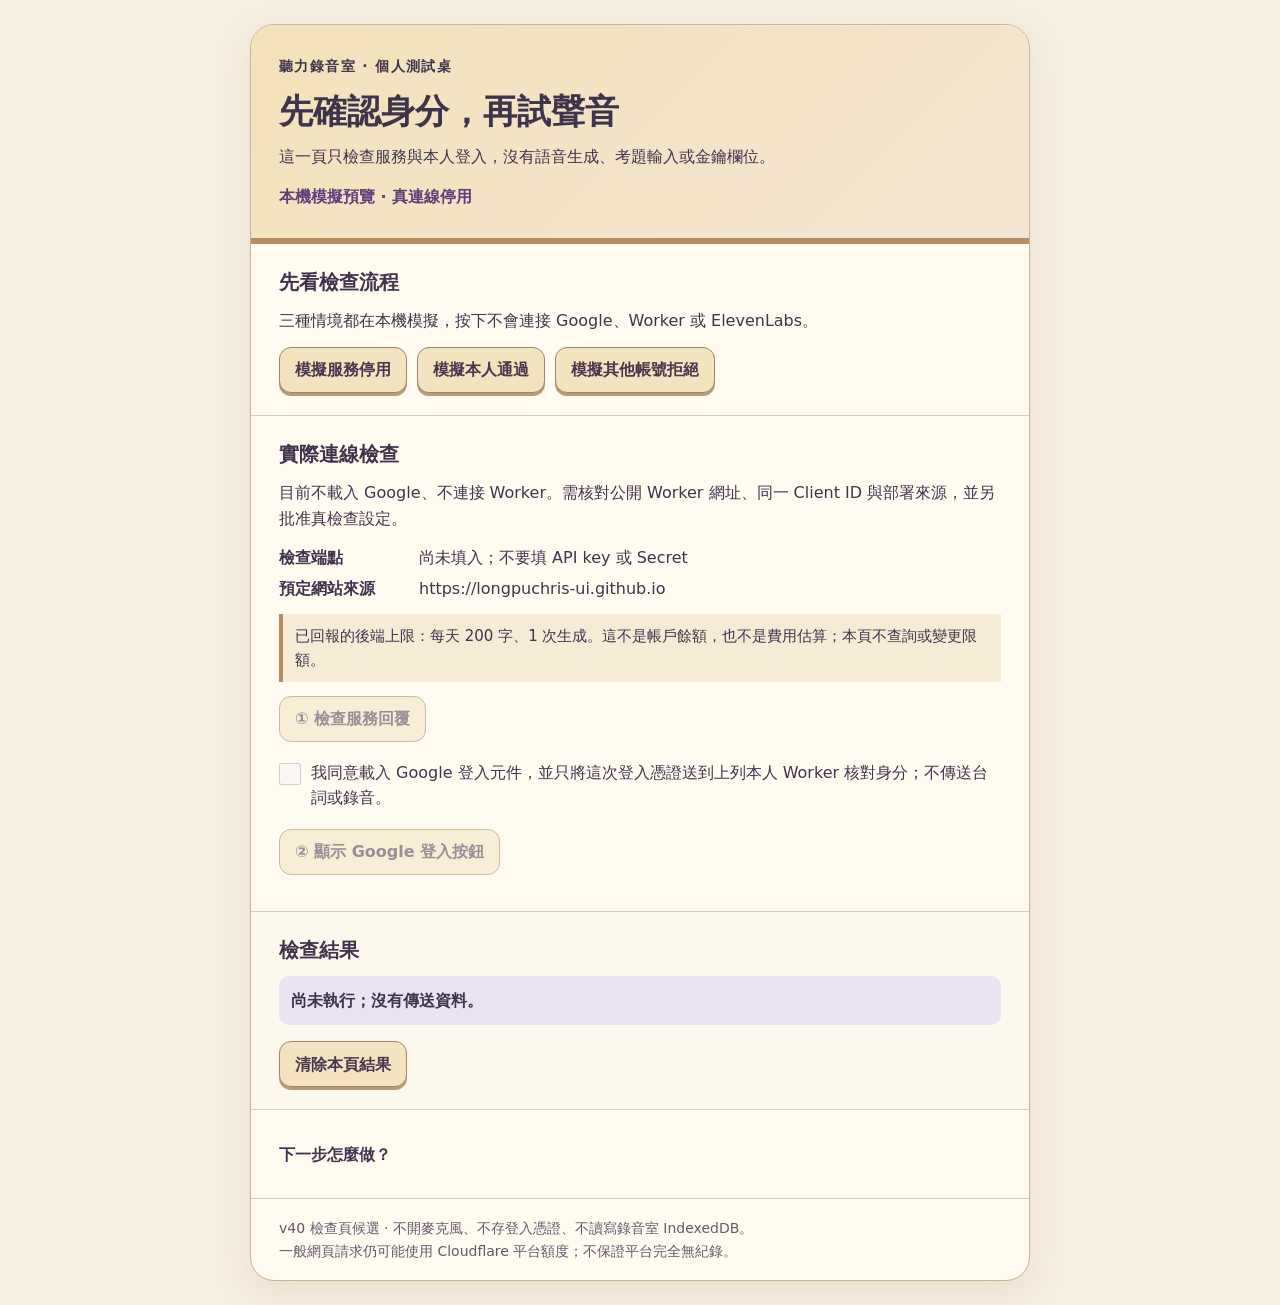
==== personal-voice-check/index.html @ edc43e01 "Add isolated personal voice connection-check page Publish only personal-voice-check/index.html from " ====
<!doctype html><html lang="zh-Hant"><head><meta charset="utf-8"><meta name="viewport" content="width=device-width,initial-scale=1"><meta http-equiv="Content-Security-Policy" content="default-src 'none'; script-src 'sha256-DS0OyQGAT2YsMBkyJYIjnHCMlqOLigUCkSVdslC2m9A='; connect-src 'none'; frame-src 'none'; style-src 'unsafe-inline'; img-src data:; base-uri 'none'; form-action 'none'; object-src 'none'"><meta name="referrer" content="no-referrer"><meta name="color-scheme" content="light"><title>個人配音安全檢查 · 聽力錄音室</title><style>:root{font-family:system-ui,-apple-system,"Noto Sans TC",sans-serif;color:#40344d;background:#f6eedf;font-size:16px;line-height:1.6}*{box-sizing:border-box}body{margin:0;padding:24px 16px}main{max-width:780px;margin:auto;background:#fffbf1;border:1px solid #cbb48f;border-radius:24px;overflow:hidden;box-shadow:0 12px 40px #59412d14}header{padding:28px;background:linear-gradient(135deg,#f3e2ba,#f4e6d4);border-bottom:6px solid #b68d60}.eyebrow{font-size:14px;font-weight:650;letter-spacing:.1em}h1{font-size:clamp(25px,4vw,34px);line-height:1.35;margin:10px 0}h2{font-size:20px;margin:0 0 10px}p{margin:8px 0 14px}#mode{display:inline-block;color:#633c79}section,details{padding:22px 28px;border-bottom:1px solid #dccbb1}.actions{display:flex;flex-wrap:wrap;gap:10px;align-items:center}button,a{font:inherit;min-height:46px;display:inline-flex;align-items:center;justify-content:center}button{padding:8px 15px;border:1px solid #a1856a;border-radius:12px;background:#f3e3bf;color:#49364f;cursor:pointer;box-shadow:0 3px 0 #b99b77;font-weight:650}button:hover:not(:disabled){background:#efdbab}button:active:not(:disabled){transform:translateY(2px);box-shadow:0 1px 0 #b99b77}button:disabled{opacity:.55;cursor:not-allowed;box-shadow:none}button:focus-visible,a:focus-visible,summary:focus-visible,input:focus-visible{outline:3px solid #087886;outline-offset:3px}a{color:#603f80;padding:4px;text-underline-offset:4px}dl{display:grid;grid-template-columns:8em 1fr;gap:5px 12px;margin:12px 0}dt{font-weight:650}dd{margin:0;overflow-wrap:anywhere}.note{font-size:15px;background:#f6ecd5;border-left:4px solid #b68d60;padding:10px 12px}.consent{display:flex;gap:10px;align-items:flex-start;margin:18px 0;min-height:44px;cursor:pointer}.consent input{width:22px;height:22px;flex-shrink:0;margin:3px 0;accent-color:#725091}#googleButton{margin-top:14px;min-height:0;max-width:100%;overflow-x:auto}.result{background:#fcf8ed}#status{font-weight:650;padding:12px;background:#eae3f2;border-radius:10px;overflow-wrap:anywhere}.result[data-state=error] #status{background:#fce4df;color:#7e2924}.result[data-state=ok] #status{background:#e7efe0;color:#2e5336}#detail{overflow-wrap:anywhere}#voices{padding-left:24px}summary{cursor:pointer;min-height:44px;display:flex;align-items:center;font-weight:650}ol{padding-left:22px}li{margin:8px 0}footer{padding:18px 28px;font-size:14px;color:#64596b}code{overflow-wrap:anywhere}[hidden]{display:none!important}@media(max-width:500px){body{padding:10px 8px}header,section,details{padding:18px}h2{font-size:19px}dl{grid-template-columns:1fr;gap:0}dd{margin-bottom:8px}button{flex:1 1 auto}footer{padding:16px 18px}.actions{gap:12px}}@media(prefers-reduced-motion:reduce){button:active:not(:disabled){transform:none}}
</style></head><body>
<main><header><span class="eyebrow">聽力錄音室 · 個人測試桌</span><h1>先確認身分，再試聲音</h1><p>這一頁只檢查服務與本人登入，沒有語音生成、考題輸入或金鑰欄位。</p><strong id="mode">本機模擬預覽 · 未連線</strong></header>
<section aria-labelledby="reviewTitle"><h2 id="reviewTitle">先看檢查流程</h2><p>三種情境都在本機模擬，按下不會連接 Google、Worker 或 ElevenLabs。</p><div class="actions"><button id="demoOff">模擬服務停用</button><button id="demoOwner">模擬本人通過</button><button id="demoOther">模擬其他帳號拒絕</button></div></section>
<section aria-labelledby="liveTitle"><h2 id="liveTitle">實際連線檢查</h2><p id="availability"></p><dl><dt>檢查端點</dt><dd id="endpoint">尚未填入</dd><dt>預定網站來源</dt><dd>https://longpuchris-ui.github.io</dd></dl>
<p class="note">已回報的後端上限：每天 200 字、1 次生成。這不是帳戶餘額，也不是費用估算；本頁不查詢或變更限額。</p>
<div class="actions"><button id="probe" disabled>① 檢查服務回覆</button><a id="statusLink" hidden target="_blank" rel="noopener noreferrer">另開服務狀態頁 ↗</a></div>
<label class="consent"><input id="consent" type="checkbox" disabled><span>我同意載入 Google 登入元件，並只將這次登入憑證送到上列本人 Worker 核對身分；不傳送台詞或錄音。</span></label>
<div class="actions"><button id="signIn" disabled>② 顯示 Google 登入按鈕</button><button id="cancel" hidden>取消本頁等待</button></div><div id="googleButton"></div>
</section>
<section class="result" aria-labelledby="resultTitle" aria-busy="false"><h2 id="resultTitle">檢查結果</h2><p id="status" role="status" aria-live="polite">尚未執行；沒有傳送資料。</p><p id="detail"></p><ul id="voices"></ul><button id="reset">清除本頁結果</button></section>
<details><summary>下一步怎麼做？</summary><ol><li>先提供本人 Worker 的正式 <code>https://…workers.dev</code> 網址，不提供 Secret。</li><li>此檔可離線看模擬。真登入需另批准後，將測試頁加到現有 GitHub 來源的獨立子目錄；不覆蓋錄音室或遊戲。</li><li>v39 Worker 停用時不會驗證 Google 身分，而且跨來源瀏覽器可能看不到停用回覆。另開狀態頁可看原始回覆，但不能據此判定登入成功。</li><li>只有另行批准啟用 Worker 後，才能做真身分檢查。<strong>v39 啟用也會開放給本人的生成 API</strong>；本頁仍不會呼叫它。</li><li>本人身分通過只證明設定與身分，不代表音色、Secret 權限、實際扣額或語音生成已成功。第一筆合成短句需再明確確認。</li></ol></details>
<footer>v40 檢查頁候選 · 不開麥克風、不存登入憑證、不讀寫錄音室 IndexedDB。<br>一般網頁請求仍可能使用 Cloudflare 平台額度；不保證平台完全無紀錄。</footer>
</main><script id="configuration" type="application/json">{"liveCheckEnabled":false,"endpoint":"","clientId":"964857001905-feio66b11q9vmm1uje930cejhf1pcfk9.apps.googleusercontent.com","pageOrigin":"https://longpuchris-ui.github.io"}</script><script>(()=>{'use strict';
 const $=id=>document.getElementById(id),config=JSON.parse($('configuration').textContent),result=document.querySelector('.result');
 let epoch=0,active=null,serviceAcceptsAuth=false,gsiPromise=null;
 function configured(){try{const u=new URL(config.endpoint);return config.liveCheckEnabled===true&&location.origin==='https://longpuchris-ui.github.io'&&config.pageOrigin===location.origin&&u.protocol==='https:'&&u.origin===config.endpoint&&/^[-a-z0-9]+\.[-a-z0-9]+\.workers\.dev$/.test(u.hostname)&&/^[-\w]+\.apps\.googleusercontent\.com$/.test(config.clientId)}catch{return false}}
 const live=configured();
 function display(title,detail='',state='idle'){result.dataset.state=state;$('status').textContent=title;$('detail').textContent=detail;$('voices').replaceChildren()}
 function controls(){const busy=!!active;result.setAttribute('aria-busy',String(busy));$('probe').disabled=!live||busy;$('consent').disabled=!live||busy||!serviceAcceptsAuth;$('signIn').disabled=!live||busy||!serviceAcceptsAuth||!$('consent').checked;$('cancel').hidden=!busy;for(const id of ['demoOff','demoOwner','demoOther'])$(id).disabled=busy}
 function clearAttempt(){epoch++;const old=active;active=null;old?.controller.abort();clearTimeout(old?.timer);$('googleButton').replaceChildren();window.google?.accounts?.id?.cancel?.();controls()}
 function begin(){clearAttempt();const ticket={id:epoch,controller:new AbortController(),timer:null,nonce:''};active=ticket;controls();return ticket}
 const current=t=>active===t&&t.id===epoch&&!t.controller.signal.aborted;
 function finish(t){if(!current(t))return;clearTimeout(t.timer);active=null;$('googleButton').replaceChildren();controls()}
 function reset(note='已清除本頁結果；沒有刪除 Google、Drive 或錄音室資料。'){clearAttempt();serviceAcceptsAuth=false;$('consent').checked=false;display(note);controls()}
 function localDemo(kind){reset();const messages={off:['本機模擬：服務停用','v39 停用時在身分驗證前回覆 503；跨來源可能因 CORS 看不到內容。這不是實際 Worker 檢查結果。','idle'],owner:['本機模擬：本人身分可通過','只示範成功畫面，沒有登入或傳送資料。真檢查通過仍不代表聲音、Secret 權限、D1 交易或語音生成已驗證。','ok'],other:['本機模擬：其他帳號被拒絕','未符合指定本人時不允許生成。這是本機範例，不是真 Google 拒絕結果。','error']};display(...messages[kind])}
 async function jsonBody(response,signal){
  if(!/^application\/json(?:;|$)/i.test(response.headers.get('content-type')||'')||Number(response.headers.get('content-length'))>16384||!response.body)throw Error('INVALID_RESPONSE');
  const reader=response.body.getReader(),parts=[];let size=0;
  const abort=()=>reader.cancel().catch(()=>{});signal.addEventListener('abort',abort,{once:true});
  try{while(true){const v=await reader.read();if(signal.aborted)throw Error('CANCELLED');if(v.done)break;size+=v.value.length;if(size>16384)throw Error('INVALID_RESPONSE');parts.push(v.value)}
   const bytes=new Uint8Array(size);let offset=0;for(const p of parts){bytes.set(p,offset);offset+=p.length}return JSON.parse(new TextDecoder('utf-8',{fatal:true}).decode(bytes));
  }finally{signal.removeEventListener('abort',abort);await reader.cancel().catch(()=>{});reader.releaseLock()}
 }
 // Only this read-only endpoint is reachable. No POST, synthesis, Drive or database API.
 async function accountRequest(ticket,credential){
  if(!live||!current(ticket))throw Error('CANCELLED');
  const headers={Accept:'application/json'};if(credential)headers.Authorization='Bearer '+credential;
  const response=await fetch(config.endpoint+'/v1/account',{method:'GET',headers,credentials:'omit',cache:'no-store',redirect:'error',referrerPolicy:'no-referrer',signal:ticket.controller.signal});
  return {status:response.status,body:await jsonBody(response,ticket.controller.signal)};
 }
 function responseMessage(code){return {UNAUTHENTICATED:'身分未通過或已過期；請核對所選 Google 帳號。',FORBIDDEN:'此帳號或網站來源不符合本人服務限制。',UNAVAILABLE:'服務未啟用或設定／驗證暫時不可用；本頁不能判定是哪一項。'}[code]||'服務回覆不符合預期；未視為登入成功。'}
 function fail(ticket,error){if(!current(ticket))return;display('檢查未完成',error?.message==='INVALID_RESPONSE'?'服務回覆格式不符，已停止。沒有生成語音。':'無法讀取服務回覆。可能是 Worker 停用、CORS、網路或逾時；不能據此判定登入或設定成功。可另開狀態頁核對。','error');finish(ticket)}
 function timeout(ticket,ms,message){clearTimeout(ticket.timer);ticket.timer=setTimeout(()=>{if(current(ticket)){clearAttempt();display('等待已逾時',message,'error')}},ms)}
 async function probe(){
  if($('probe').disabled)return;serviceAcceptsAuth=false;$('consent').checked=false;const ticket=begin();display('正在檢查服務回覆…','只送不含登入憑證的 GET；不傳送台詞。');timeout(ticket,12000,'未完成服務檢查；請確認設定後再明確重試。');
  try{const r=await accountRequest(ticket);if(!current(ticket))return;
   if(r.status===401&&r.body?.code==='UNAUTHENTICATED'){serviceAcceptsAuth=true;display('服務正在要求本人登入','已收到未登入拒絕。這只確認端點有回覆，不證明本人、音色或生成已可用。')}
   else display('尚未完成服務檢查',r.status===503?responseMessage('UNAVAILABLE'):responseMessage(r.body?.code),'error');
   finish(ticket);
  }catch(e){fail(ticket,e)}
 }
 function loadGoogle(){
  if(window.google?.accounts?.id)return Promise.resolve();if(gsiPromise)return gsiPromise;
  gsiPromise=new Promise((resolve,reject)=>{const script=document.createElement('script'),timer=setTimeout(()=>{script.remove();gsiPromise=null;reject(Error('GIS_TIMEOUT'))},10000);script.src='https://accounts.google.com/gsi/client';script.async=true;script.referrerPolicy='no-referrer';script.onload=()=>{clearTimeout(timer);if(window.google?.accounts?.id)resolve();else{gsiPromise=null;reject(Error('GIS_UNAVAILABLE'))}};script.onerror=()=>{clearTimeout(timer);script.remove();gsiPromise=null;reject(Error('GIS_UNAVAILABLE'))};document.head.append(script)});return gsiPromise;
 }
 function tokenNonce(token){
  if(typeof token!=='string'||token.length>8192)return null;
  try{const segment=token.split('.')[1],bytes=Uint8Array.from(atob(segment.replace(/-/g,'+').replace(/_/g,'/')),c=>c.charCodeAt(0));return JSON.parse(new TextDecoder().decode(bytes)).nonce}catch{return null}
 }
 function validAccount(a){return a?.status==='ready'&&a.mode==='personal-rest'&&a.verification==='configuration-only'&&a.billingOwner==='service-owner'&&a.capabilities?.dialogue===true&&/^[0-9a-f]{64}$/.test(a.revision)&&a.catalog?.model==='eleven_v3'&&Array.isArray(a.catalog.voices)&&a.catalog.voices.length>=2&&a.catalog.voices.length<=20&&new Set(a.catalog.voices.map(v=>v.id)).size===a.catalog.voices.length&&a.catalog.voices.every(v=>/^[-\w]{1,80}$/.test(v.id)&&typeof v.label==='string'&&v.label.length<=100)}
 async function signIn(){
  if($('signIn').disabled)return;const ticket=begin();ticket.nonce=Array.from(crypto.getRandomValues(new Uint8Array(24)),b=>b.toString(16).padStart(2,'0')).join('');
  display('正在準備 Google 登入按鈕…','登入只辨識本人；不會讀取 Drive 或呼叫 ElevenLabs。');timeout(ticket,60000,'已停止本頁等待；若 Google 視窗仍開著，請關閉後再重試。');
  try{await loadGoogle();if(!current(ticket))return;
   google.accounts.id.initialize({client_id:config.clientId,nonce:ticket.nonce,auto_select:false,callback:async response=>{
    if(!current(ticket)||ticket.credentialHandled)return;ticket.credentialHandled=true;
    // Nonce correlates this browser attempt only. The Worker verifies signature and identity.
    if(tokenNonce(response?.credential)!==ticket.nonce){display('登入回覆已失效','未送到 Worker；請重試。','error');finish(ticket);return}
    const credential=response.credential;response=null;$('googleButton').replaceChildren();display('正在核對本人身分…','只將本次 Google ID token 送到本人 Worker；不會生成語音。');timeout(ticket,12000,'身分檢查尚未完成；未生成語音，不自動重送。');
    try{const r=await accountRequest(ticket,credential);if(!current(ticket))return;
     if(r.status===200&&validAccount(r.body)){display('本人身分與後端設定已核對','尚未試音；未驗證 ElevenLabs key 權限、音色可用性、D1 寫入或實際扣額。以下僅列後端設定的聲音。','ok');
      for(const voice of r.body.catalog.voices){const li=document.createElement('li');li.textContent=voice.label;$('voices').append(li)}
     }else display('身分檢查未通過',responseMessage(r.body?.code),'error');finish(ticket);
    }catch(e){fail(ticket,e)}
   }});
   google.accounts.id.renderButton($('googleButton'),{type:'standard',size:'large',width:Math.min(280,$('googleButton').clientWidth||280)});
   display('請按下 Google 登入按鈕','登入視窗由 Google 提供。取消或逾時不會自動重新開啟。');
  }catch(e){if(current(ticket)){display('Google 登入元件未就緒','尚未傳送登入憑證；可取消或稍後重試。','error');finish(ticket)}}
 }
 $('mode').textContent=live?'本人檢查頁 · 不生成語音':'本機模擬預覽 · 真連線停用';
 $('endpoint').textContent=config.endpoint||'尚未填入；不要填 API key 或 Secret';
 $('availability').textContent=live?'可先檢查服務回覆，再由本人按 Google 登入。沒有自動登入。':'目前不載入 Google、不連接 Worker。需核對公開 Worker 網址、同一 Client ID 與部署來源，並另批准真檢查設定。';
 if(live){$('statusLink').href=config.endpoint+'/v1/account';$('statusLink').hidden=false}
 for(const [id,kind] of [['demoOff','off'],['demoOwner','owner'],['demoOther','other']])$(id).onclick=()=>localDemo(kind);
 $('probe').onclick=probe;$('signIn').onclick=signIn;$('consent').onchange=controls;
 $('cancel').onclick=()=>{clearAttempt();display('已取消本頁等待','遲到回覆不再採用；若 Google 視窗仍開啟，可手動關閉。')};
 $('reset').onclick=()=>reset();window.addEventListener('pagehide',()=>reset('頁面已離開，本頁檢查停止。'));controls();
})();
</script></body></html>
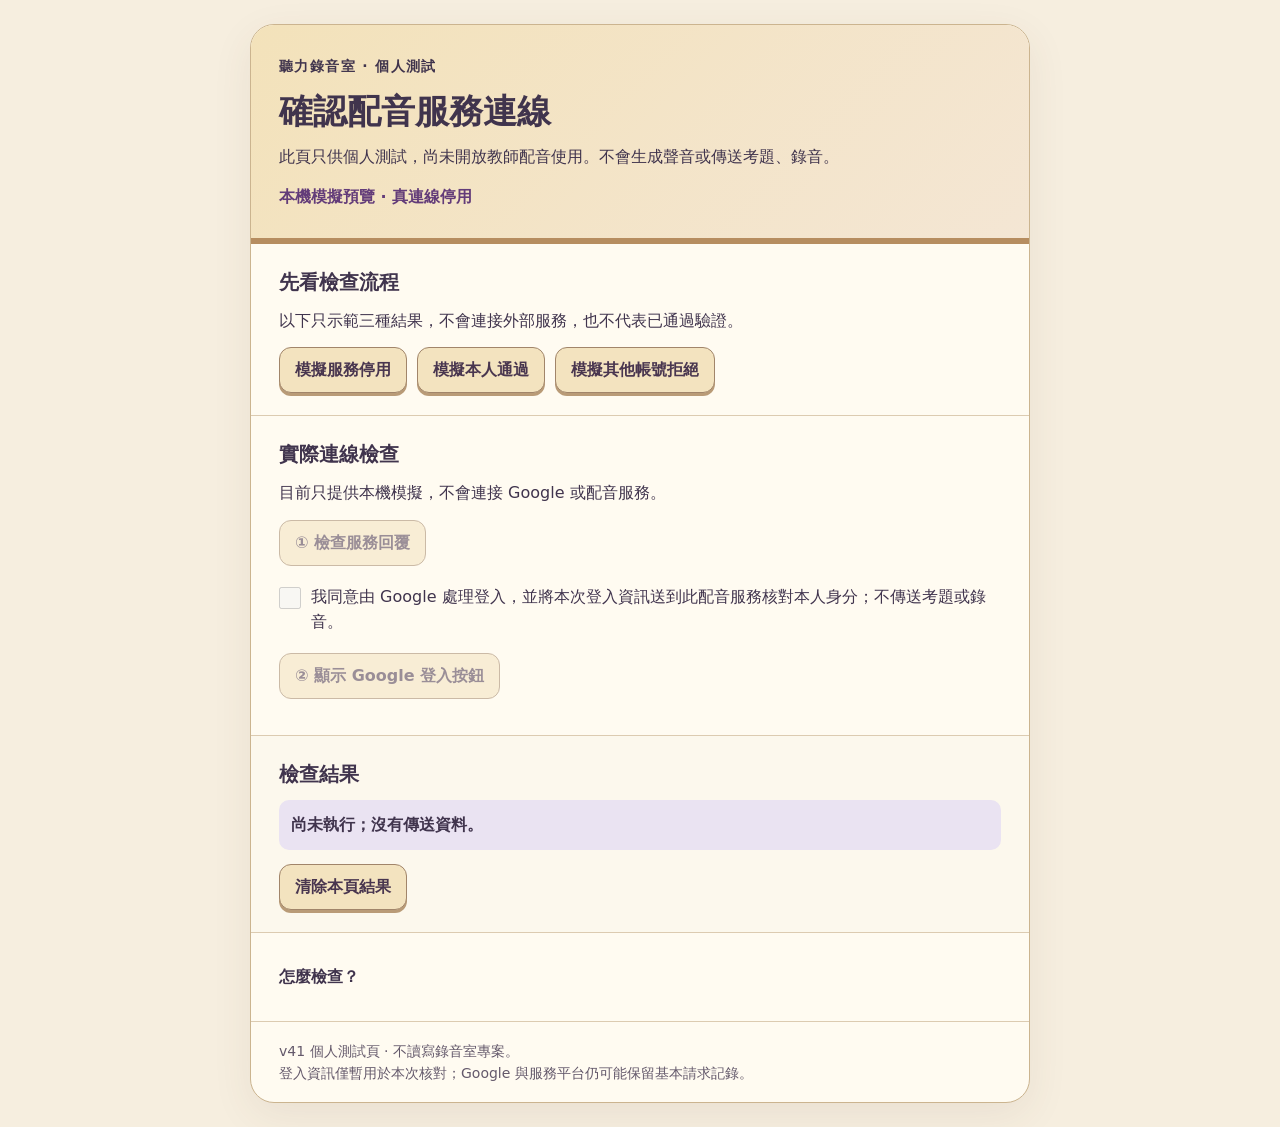
==== commit 1364b75c: "Configure and simplify isolated personal connection check Only personal-voice-check/index.html. Work" ====
--- a/personal-voice-check/index.html
+++ b/personal-voice-check/index.html
@@ -1,29 +1,28 @@
-<!doctype html><html lang="zh-Hant"><head><meta charset="utf-8"><meta name="viewport" content="width=device-width,initial-scale=1"><meta http-equiv="Content-Security-Policy" content="default-src 'none'; script-src 'sha256-DS0OyQGAT2YsMBkyJYIjnHCMlqOLigUCkSVdslC2m9A='; connect-src 'none'; frame-src 'none'; style-src 'unsafe-inline'; img-src data:; base-uri 'none'; form-action 'none'; object-src 'none'"><meta name="referrer" content="no-referrer"><meta name="color-scheme" content="light"><title>個人配音安全檢查 · 聽力錄音室</title><style>:root{font-family:system-ui,-apple-system,"Noto Sans TC",sans-serif;color:#40344d;background:#f6eedf;font-size:16px;line-height:1.6}*{box-sizing:border-box}body{margin:0;padding:24px 16px}main{max-width:780px;margin:auto;background:#fffbf1;border:1px solid #cbb48f;border-radius:24px;overflow:hidden;box-shadow:0 12px 40px #59412d14}header{padding:28px;background:linear-gradient(135deg,#f3e2ba,#f4e6d4);border-bottom:6px solid #b68d60}.eyebrow{font-size:14px;font-weight:650;letter-spacing:.1em}h1{font-size:clamp(25px,4vw,34px);line-height:1.35;margin:10px 0}h2{font-size:20px;margin:0 0 10px}p{margin:8px 0 14px}#mode{display:inline-block;color:#633c79}section,details{padding:22px 28px;border-bottom:1px solid #dccbb1}.actions{display:flex;flex-wrap:wrap;gap:10px;align-items:center}button,a{font:inherit;min-height:46px;display:inline-flex;align-items:center;justify-content:center}button{padding:8px 15px;border:1px solid #a1856a;border-radius:12px;background:#f3e3bf;color:#49364f;cursor:pointer;box-shadow:0 3px 0 #b99b77;font-weight:650}button:hover:not(:disabled){background:#efdbab}button:active:not(:disabled){transform:translateY(2px);box-shadow:0 1px 0 #b99b77}button:disabled{opacity:.55;cursor:not-allowed;box-shadow:none}button:focus-visible,a:focus-visible,summary:focus-visible,input:focus-visible{outline:3px solid #087886;outline-offset:3px}a{color:#603f80;padding:4px;text-underline-offset:4px}dl{display:grid;grid-template-columns:8em 1fr;gap:5px 12px;margin:12px 0}dt{font-weight:650}dd{margin:0;overflow-wrap:anywhere}.note{font-size:15px;background:#f6ecd5;border-left:4px solid #b68d60;padding:10px 12px}.consent{display:flex;gap:10px;align-items:flex-start;margin:18px 0;min-height:44px;cursor:pointer}.consent input{width:22px;height:22px;flex-shrink:0;margin:3px 0;accent-color:#725091}#googleButton{margin-top:14px;min-height:0;max-width:100%;overflow-x:auto}.result{background:#fcf8ed}#status{font-weight:650;padding:12px;background:#eae3f2;border-radius:10px;overflow-wrap:anywhere}.result[data-state=error] #status{background:#fce4df;color:#7e2924}.result[data-state=ok] #status{background:#e7efe0;color:#2e5336}#detail{overflow-wrap:anywhere}#voices{padding-left:24px}summary{cursor:pointer;min-height:44px;display:flex;align-items:center;font-weight:650}ol{padding-left:22px}li{margin:8px 0}footer{padding:18px 28px;font-size:14px;color:#64596b}code{overflow-wrap:anywhere}[hidden]{display:none!important}@media(max-width:500px){body{padding:10px 8px}header,section,details{padding:18px}h2{font-size:19px}dl{grid-template-columns:1fr;gap:0}dd{margin-bottom:8px}button{flex:1 1 auto}footer{padding:16px 18px}.actions{gap:12px}}@media(prefers-reduced-motion:reduce){button:active:not(:disabled){transform:none}}
+<!doctype html><html lang="zh-Hant"><head><meta charset="utf-8"><meta name="viewport" content="width=device-width,initial-scale=1"><meta http-equiv="Content-Security-Policy" content="default-src 'none'; script-src 'sha256-GoKhPQ5VlO9eFhulCl7CfTz1+TvVnmxAMXZZApMpq7o=' https://accounts.google.com/gsi/client; connect-src https://listening-studio-voice-chris.longpuchris.workers.dev https://accounts.google.com/gsi/; frame-src https://accounts.google.com/gsi/; style-src 'unsafe-inline' https://accounts.google.com/gsi/style; img-src data:; base-uri 'none'; form-action 'none'; object-src 'none'"><meta name="referrer" content="no-referrer"><meta name="color-scheme" content="light"><title>個人配音安全檢查 · 聽力錄音室</title><style>:root{font-family:system-ui,-apple-system,"Noto Sans TC",sans-serif;color:#40344d;background:#f6eedf;font-size:16px;line-height:1.6}*{box-sizing:border-box}body{margin:0;padding:24px 16px}main{max-width:780px;margin:auto;background:#fffbf1;border:1px solid #cbb48f;border-radius:24px;overflow:hidden;box-shadow:0 12px 40px #59412d14}header{padding:28px;background:linear-gradient(135deg,#f3e2ba,#f4e6d4);border-bottom:6px solid #b68d60}.eyebrow{font-size:14px;font-weight:650;letter-spacing:.1em}h1{font-size:clamp(25px,4vw,34px);line-height:1.35;margin:10px 0}h2{font-size:20px;margin:0 0 10px}p{margin:8px 0 14px}#mode{display:inline-block;color:#633c79}section,details{padding:22px 28px;border-bottom:1px solid #dccbb1}.actions{display:flex;flex-wrap:wrap;gap:10px;align-items:center}button,a{font:inherit;min-height:46px;display:inline-flex;align-items:center;justify-content:center}button{padding:8px 15px;border:1px solid #a1856a;border-radius:12px;background:#f3e3bf;color:#49364f;cursor:pointer;box-shadow:0 3px 0 #b99b77;font-weight:650}button:hover:not(:disabled){background:#efdbab}button:active:not(:disabled){transform:translateY(2px);box-shadow:0 1px 0 #b99b77}button:disabled{opacity:.55;cursor:not-allowed;box-shadow:none}button:focus-visible,a:focus-visible,summary:focus-visible,input:focus-visible{outline:3px solid #087886;outline-offset:3px}a{color:#603f80;padding:4px;text-underline-offset:4px}dl{display:grid;grid-template-columns:8em 1fr;gap:5px 12px;margin:12px 0}dt{font-weight:650}dd{margin:0;overflow-wrap:anywhere}.note{font-size:15px;background:#f6ecd5;border-left:4px solid #b68d60;padding:10px 12px}.consent{display:flex;gap:10px;align-items:flex-start;margin:18px 0;min-height:44px;cursor:pointer}.consent input{width:22px;height:22px;flex-shrink:0;margin:3px 0;accent-color:#725091}#googleButton{margin-top:14px;min-height:0;max-width:100%;overflow-x:auto}.result{background:#fcf8ed}#status{font-weight:650;padding:12px;background:#eae3f2;border-radius:10px;overflow-wrap:anywhere}.result[data-state=error] #status{background:#fce4df;color:#7e2924}.result[data-state=ok] #status{background:#e7efe0;color:#2e5336}#detail{overflow-wrap:anywhere}#voices{padding-left:24px}summary{cursor:pointer;min-height:44px;display:flex;align-items:center;font-weight:650}ol{padding-left:22px}li{margin:8px 0}footer{padding:18px 28px;font-size:14px;color:#64596b}code{overflow-wrap:anywhere}[hidden]{display:none!important}@media(max-width:500px){body{padding:10px 8px}header,section,details{padding:18px}h2{font-size:19px}dl{grid-template-columns:1fr;gap:0}dd{margin-bottom:8px}button{flex:1 1 auto}footer{padding:16px 18px}.actions{gap:12px}}@media(prefers-reduced-motion:reduce){button:active:not(:disabled){transform:none}}
 </style></head><body>
-<main><header><span class="eyebrow">聽力錄音室 · 個人測試桌</span><h1>先確認身分，再試聲音</h1><p>這一頁只檢查服務與本人登入，沒有語音生成、考題輸入或金鑰欄位。</p><strong id="mode">本機模擬預覽 · 未連線</strong></header>
-<section aria-labelledby="reviewTitle"><h2 id="reviewTitle">先看檢查流程</h2><p>三種情境都在本機模擬，按下不會連接 Google、Worker 或 ElevenLabs。</p><div class="actions"><button id="demoOff">模擬服務停用</button><button id="demoOwner">模擬本人通過</button><button id="demoOther">模擬其他帳號拒絕</button></div></section>
-<section aria-labelledby="liveTitle"><h2 id="liveTitle">實際連線檢查</h2><p id="availability"></p><dl><dt>檢查端點</dt><dd id="endpoint">尚未填入</dd><dt>預定網站來源</dt><dd>https://longpuchris-ui.github.io</dd></dl>
-<p class="note">已回報的後端上限：每天 200 字、1 次生成。這不是帳戶餘額，也不是費用估算；本頁不查詢或變更限額。</p>
+<main><header><span class="eyebrow">聽力錄音室 · 個人測試</span><h1>確認配音服務連線</h1><p>此頁只供個人測試，尚未開放教師配音使用。不會生成聲音或傳送考題、錄音。</p><strong id="mode">模擬預覽 · 未連線</strong></header>
+<section aria-labelledby="reviewTitle"><h2 id="reviewTitle">先看檢查流程</h2><p>以下只示範三種結果，不會連接外部服務，也不代表已通過驗證。</p><div class="actions"><button id="demoOff">模擬服務停用</button><button id="demoOwner">模擬本人通過</button><button id="demoOther">模擬其他帳號拒絕</button></div></section>
+<section aria-labelledby="liveTitle"><h2 id="liveTitle">實際連線檢查</h2><p id="availability"></p>
 <div class="actions"><button id="probe" disabled>① 檢查服務回覆</button><a id="statusLink" hidden target="_blank" rel="noopener noreferrer">另開服務狀態頁 ↗</a></div>
-<label class="consent"><input id="consent" type="checkbox" disabled><span>我同意載入 Google 登入元件，並只將這次登入憑證送到上列本人 Worker 核對身分；不傳送台詞或錄音。</span></label>
+<label class="consent"><input id="consent" type="checkbox" disabled><span>我同意由 Google 處理登入，並將本次登入資訊送到此配音服務核對本人身分；不傳送考題或錄音。</span></label>
 <div class="actions"><button id="signIn" disabled>② 顯示 Google 登入按鈕</button><button id="cancel" hidden>取消本頁等待</button></div><div id="googleButton"></div>
 </section>
-<section class="result" aria-labelledby="resultTitle" aria-busy="false"><h2 id="resultTitle">檢查結果</h2><p id="status" role="status" aria-live="polite">尚未執行；沒有傳送資料。</p><p id="detail"></p><ul id="voices"></ul><button id="reset">清除本頁結果</button></section>
-<details><summary>下一步怎麼做？</summary><ol><li>先提供本人 Worker 的正式 <code>https://…workers.dev</code> 網址，不提供 Secret。</li><li>此檔可離線看模擬。真登入需另批准後，將測試頁加到現有 GitHub 來源的獨立子目錄；不覆蓋錄音室或遊戲。</li><li>v39 Worker 停用時不會驗證 Google 身分，而且跨來源瀏覽器可能看不到停用回覆。另開狀態頁可看原始回覆，但不能據此判定登入成功。</li><li>只有另行批准啟用 Worker 後，才能做真身分檢查。<strong>v39 啟用也會開放給本人的生成 API</strong>；本頁仍不會呼叫它。</li><li>本人身分通過只證明設定與身分，不代表音色、Secret 權限、實際扣額或語音生成已成功。第一筆合成短句需再明確確認。</li></ol></details>
-<footer>v40 檢查頁候選 · 不開麥克風、不存登入憑證、不讀寫錄音室 IndexedDB。<br>一般網頁請求仍可能使用 Cloudflare 平台額度；不保證平台完全無紀錄。</footer>
-</main><script id="configuration" type="application/json">{"liveCheckEnabled":false,"endpoint":"","clientId":"964857001905-feio66b11q9vmm1uje930cejhf1pcfk9.apps.googleusercontent.com","pageOrigin":"https://longpuchris-ui.github.io"}</script><script>(()=>{'use strict';
+<section class="result" aria-labelledby="resultTitle" aria-busy="false"><h2 id="resultTitle">檢查結果</h2><p id="status" role="status" aria-live="polite">尚未執行；沒有傳送資料。</p><p id="detail"></p><button id="reset">清除本頁結果</button></section>
+<details><summary>怎麼檢查？</summary><ol><li>用 Safari／Chrome 直接開啟本頁，再按「① 檢查服務回覆」。本頁不會自動連線。</li><li>服務尚未開放或連線受限時，登入按鈕維持停用；不要將模擬結果當作已連接。</li><li>服務開始要求登入後，才可勾選說明、按「② 顯示 Google 登入按鈕」，再由本人選帳號。</li><li>通過只代表完成身分檢查；實際試音及可能的扣額仍須另行確認。</li></ol></details>
+<footer>v41 個人測試頁 · 不讀寫錄音室專案。<br>登入資訊僅暫用於本次核對；Google 與服務平台仍可能保留基本請求記錄。</footer>
+</main><script id="configuration" type="application/json">{"liveCheckEnabled":true,"endpoint":"https://listening-studio-voice-chris.longpuchris.workers.dev","clientId":"964857001905-feio66b11q9vmm1uje930cejhf1pcfk9.apps.googleusercontent.com","pageOrigin":"https://longpuchris-ui.github.io"}</script><script>(()=>{'use strict';
  const $=id=>document.getElementById(id),config=JSON.parse($('configuration').textContent),result=document.querySelector('.result');
  let epoch=0,active=null,serviceAcceptsAuth=false,gsiPromise=null;
  function configured(){try{const u=new URL(config.endpoint);return config.liveCheckEnabled===true&&location.origin==='https://longpuchris-ui.github.io'&&config.pageOrigin===location.origin&&u.protocol==='https:'&&u.origin===config.endpoint&&/^[-a-z0-9]+\.[-a-z0-9]+\.workers\.dev$/.test(u.hostname)&&/^[-\w]+\.apps\.googleusercontent\.com$/.test(config.clientId)}catch{return false}}
  const live=configured();
- function display(title,detail='',state='idle'){result.dataset.state=state;$('status').textContent=title;$('detail').textContent=detail;$('voices').replaceChildren()}
+ function display(title,detail='',state='idle'){result.dataset.state=state;$('status').textContent=title;$('detail').textContent=detail}
  function controls(){const busy=!!active;result.setAttribute('aria-busy',String(busy));$('probe').disabled=!live||busy;$('consent').disabled=!live||busy||!serviceAcceptsAuth;$('signIn').disabled=!live||busy||!serviceAcceptsAuth||!$('consent').checked;$('cancel').hidden=!busy;for(const id of ['demoOff','demoOwner','demoOther'])$(id).disabled=busy}
  function clearAttempt(){epoch++;const old=active;active=null;old?.controller.abort();clearTimeout(old?.timer);$('googleButton').replaceChildren();window.google?.accounts?.id?.cancel?.();controls()}
  function begin(){clearAttempt();const ticket={id:epoch,controller:new AbortController(),timer:null,nonce:''};active=ticket;controls();return ticket}
  const current=t=>active===t&&t.id===epoch&&!t.controller.signal.aborted;
  function finish(t){if(!current(t))return;clearTimeout(t.timer);active=null;$('googleButton').replaceChildren();controls()}
  function reset(note='已清除本頁結果；沒有刪除 Google、Drive 或錄音室資料。'){clearAttempt();serviceAcceptsAuth=false;$('consent').checked=false;display(note);controls()}
- function localDemo(kind){reset();const messages={off:['本機模擬：服務停用','v39 停用時在身分驗證前回覆 503；跨來源可能因 CORS 看不到內容。這不是實際 Worker 檢查結果。','idle'],owner:['本機模擬：本人身分可通過','只示範成功畫面，沒有登入或傳送資料。真檢查通過仍不代表聲音、Secret 權限、D1 交易或語音生成已驗證。','ok'],other:['本機模擬：其他帳號被拒絕','未符合指定本人時不允許生成。這是本機範例，不是真 Google 拒絕結果。','error']};display(...messages[kind])}
+ function localDemo(kind){reset();const messages={off:['本機模擬：服務停用','示範尚未開放的狀態，沒有執行實際連線檢查。','idle'],owner:['本機模擬：本人身分可通過','只示範成功畫面，沒有登入或傳送資料；不代表已能生成聲音。','ok'],other:['本機模擬：其他帳號被拒絕','僅限指定本人使用。這是本機範例，不是真 Google 拒絕結果。','error']};display(...messages[kind])}
  async function jsonBody(response,signal){
   if(!/^application\/json(?:;|$)/i.test(response.headers.get('content-type')||'')||Number(response.headers.get('content-length'))>16384||!response.body)throw Error('INVALID_RESPONSE');
   const reader=response.body.getReader(),parts=[];let size=0;
@@ -40,12 +39,12 @@
   return {status:response.status,body:await jsonBody(response,ticket.controller.signal)};
  }
  function responseMessage(code){return {UNAUTHENTICATED:'身分未通過或已過期；請核對所選 Google 帳號。',FORBIDDEN:'此帳號或網站來源不符合本人服務限制。',UNAVAILABLE:'服務未啟用或設定／驗證暫時不可用；本頁不能判定是哪一項。'}[code]||'服務回覆不符合預期；未視為登入成功。'}
- function fail(ticket,error){if(!current(ticket))return;display('檢查未完成',error?.message==='INVALID_RESPONSE'?'服務回覆格式不符，已停止。沒有生成語音。':'無法讀取服務回覆。可能是 Worker 停用、CORS、網路或逾時；不能據此判定登入或設定成功。可另開狀態頁核對。','error');finish(ticket)}
+ function fail(ticket,error){if(!current(ticket))return;display('檢查未完成',error?.message==='INVALID_RESPONSE'?'服務回覆格式不符，已停止。沒有生成語音。':'暫時無法取得服務回覆，可能尚未開放或連線受限。可查看服務狀態；目前不能判定登入成功。','error');finish(ticket)}
  function timeout(ticket,ms,message){clearTimeout(ticket.timer);ticket.timer=setTimeout(()=>{if(current(ticket)){clearAttempt();display('等待已逾時',message,'error')}},ms)}
  async function probe(){
-  if($('probe').disabled)return;serviceAcceptsAuth=false;$('consent').checked=false;const ticket=begin();display('正在檢查服務回覆…','只送不含登入憑證的 GET；不傳送台詞。');timeout(ticket,12000,'未完成服務檢查；請確認設定後再明確重試。');
+  if($('probe').disabled)return;serviceAcceptsAuth=false;$('consent').checked=false;const ticket=begin();display('正在檢查服務回覆…','只查詢服務狀態，不傳送考題或錄音。');timeout(ticket,12000,'未完成服務檢查；請確認設定後再明確重試。');
   try{const r=await accountRequest(ticket);if(!current(ticket))return;
-   if(r.status===401&&r.body?.code==='UNAUTHENTICATED'){serviceAcceptsAuth=true;display('服務正在要求本人登入','已收到未登入拒絕。這只確認端點有回覆，不證明本人、音色或生成已可用。')}
+   if(r.status===401&&r.body?.code==='UNAUTHENTICATED'){serviceAcceptsAuth=true;display('服務正在要求本人登入','服務已回應；請由本人選擇是否登入。尚未驗證身分，沒有生成語音。')}
    else display('尚未完成服務檢查',r.status===503?responseMessage('UNAVAILABLE'):responseMessage(r.body?.code),'error');
    finish(ticket);
   }catch(e){fail(ticket,e)}
@@ -66,11 +65,10 @@
    google.accounts.id.initialize({client_id:config.clientId,nonce:ticket.nonce,auto_select:false,callback:async response=>{
     if(!current(ticket)||ticket.credentialHandled)return;ticket.credentialHandled=true;
     // Nonce correlates this browser attempt only. The Worker verifies signature and identity.
-    if(tokenNonce(response?.credential)!==ticket.nonce){display('登入回覆已失效','未送到 Worker；請重試。','error');finish(ticket);return}
-    const credential=response.credential;response=null;$('googleButton').replaceChildren();display('正在核對本人身分…','只將本次 Google ID token 送到本人 Worker；不會生成語音。');timeout(ticket,12000,'身分檢查尚未完成；未生成語音，不自動重送。');
+    if(tokenNonce(response?.credential)!==ticket.nonce){display('登入回覆已失效','未送出身分檢查；請重試。','error');finish(ticket);return}
+    const credential=response.credential;response=null;$('googleButton').replaceChildren();display('正在核對本人身分…','只核對本次登入資訊，不會生成語音。');timeout(ticket,12000,'身分檢查尚未完成；未生成語音，不自動重送。');
     try{const r=await accountRequest(ticket,credential);if(!current(ticket))return;
-     if(r.status===200&&validAccount(r.body)){display('本人身分與後端設定已核對','尚未試音；未驗證 ElevenLabs key 權限、音色可用性、D1 寫入或實際扣額。以下僅列後端設定的聲音。','ok');
-      for(const voice of r.body.catalog.voices){const li=document.createElement('li');li.textContent=voice.label;$('voices').append(li)}
+     if(r.status===200&&validAccount(r.body)){display('已確認登入身分','僅完成連線與身分檢查，沒有生成聲音。實際試音仍須另行確認。','ok');
      }else display('身分檢查未通過',responseMessage(r.body?.code),'error');finish(ticket);
     }catch(e){fail(ticket,e)}
    }});
@@ -78,9 +76,8 @@
    display('請按下 Google 登入按鈕','登入視窗由 Google 提供。取消或逾時不會自動重新開啟。');
   }catch(e){if(current(ticket)){display('Google 登入元件未就緒','尚未傳送登入憑證；可取消或稍後重試。','error');finish(ticket)}}
  }
- $('mode').textContent=live?'本人檢查頁 · 不生成語音':'本機模擬預覽 · 真連線停用';
- $('endpoint').textContent=config.endpoint||'尚未填入；不要填 API key 或 Secret';
- $('availability').textContent=live?'可先檢查服務回覆，再由本人按 Google 登入。沒有自動登入。':'目前不載入 Google、不連接 Worker。需核對公開 Worker 網址、同一 Client ID 與部署來源，並另批准真檢查設定。';
+ $('mode').textContent=live?'個人連線檢查 · 不生成語音':'本機模擬預覽 · 真連線停用';
+ $('availability').textContent=live?'先檢查服務回覆；服務開放後，才由本人選擇登入。沒有自動登入。':'目前只提供本機模擬，不會連接 Google 或配音服務。';
  if(live){$('statusLink').href=config.endpoint+'/v1/account';$('statusLink').hidden=false}
  for(const [id,kind] of [['demoOff','off'],['demoOwner','owner'],['demoOther','other']])$(id).onclick=()=>localDemo(kind);
  $('probe').onclick=probe;$('signIn').onclick=signIn;$('consent').onchange=controls;
